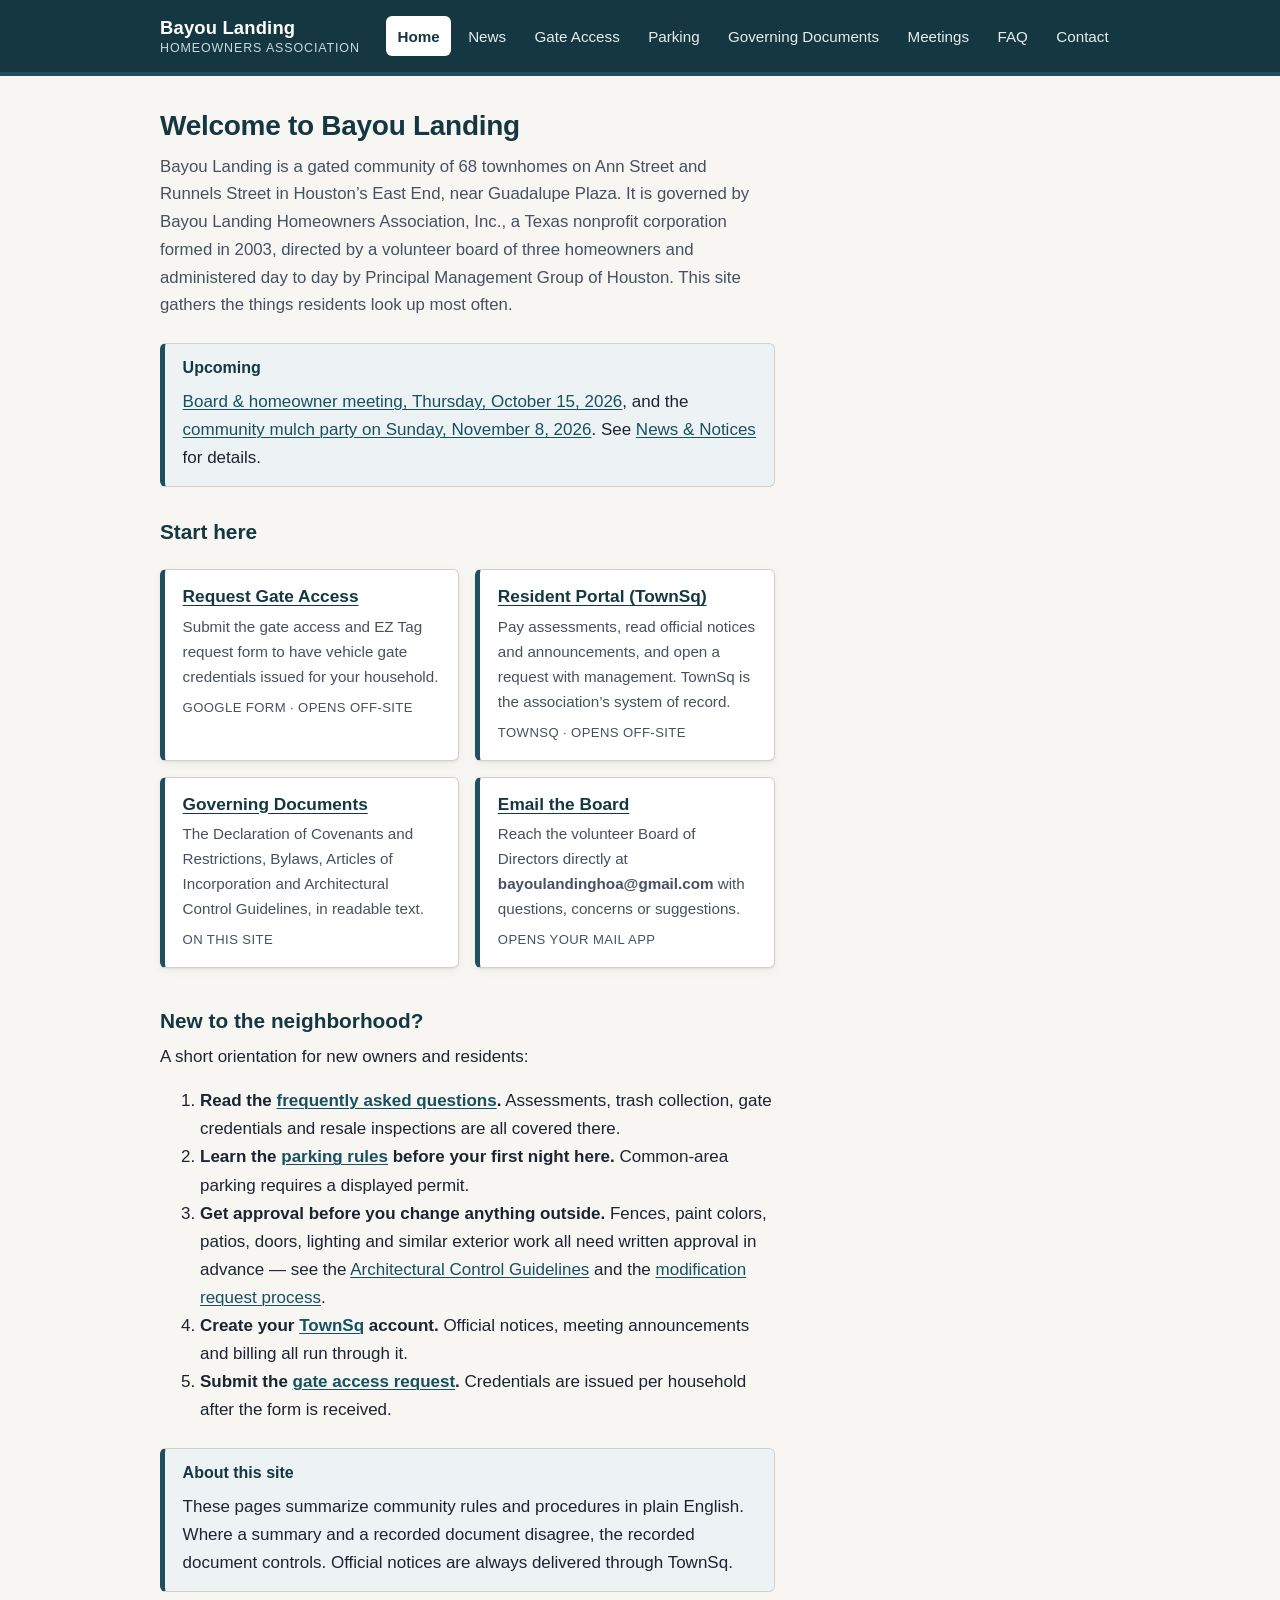
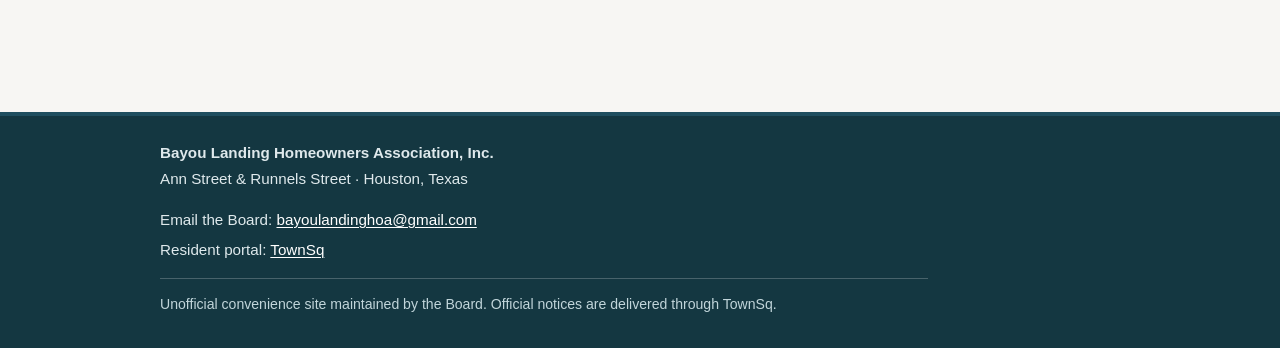
==== site/index.html @ 8ae70fbb "Initial commit: Bayou Landing HOA resident info site Co-Authored-By: Claude Sonnet 5.5 <noreply@anth" ====
<!DOCTYPE html>
<html lang="en">
<head>
<meta charset="UTF-8">
<meta name="viewport" content="width=device-width, initial-scale=1">
<title>Bayou Landing Homeowners Association &mdash; Houston, Texas</title>
<meta name="description" content="Resident information for Bayou Landing Homeowners Association, a townhome community on Ann and Runnels Streets in Houston: gate access, parking rules, governing documents, meetings and contacts.">
<link rel="stylesheet" href="assets/style.css">
<link rel="icon" href="/favicon.svg" type="image/svg+xml">
</head>
<body>

<a class="skip-link" href="#main">Skip to content</a>

<header class="site-header">
  <div class="site-header-inner">
    <a class="site-title" href="index.html">Bayou Landing <span>Homeowners Association</span></a>
    <nav class="site-nav" aria-label="Primary">
      <ul>
        <li><a href="index.html" aria-current="page">Home</a></li>
        <li><a href="notices.html">News</a></li>
        <li><a href="gate-access.html">Gate Access</a></li>
        <li><a href="parking.html">Parking</a></li>
        <li><a href="governing/index.html">Governing Documents</a></li>
        <li><a href="meetings.html">Meetings</a></li>
        <li><a href="faq.html">FAQ</a></li>
        <li><a href="contact.html">Contact</a></li>
      </ul>
    </nav>
  </div>
</header>

<main id="main">

  <h1>Welcome to Bayou Landing</h1>

  <p class="page-intro">Bayou Landing is a gated community of 68 townhomes on Ann Street and Runnels Street in Houston&rsquo;s East End, near Guadalupe Plaza. It is governed by Bayou Landing Homeowners Association, Inc., a Texas nonprofit corporation formed in 2003, directed by a volunteer board of three homeowners and administered day to day by Principal Management Group of Houston. This site gathers the things residents look up most often.</p>

  <aside class="callout">
    <h2>Upcoming</h2>
    <p><a href="notices.html">Board &amp; homeowner meeting, Thursday, October 15, 2026</a>, and the <a href="notices.html">community mulch party on Sunday, November 8, 2026</a>. See <a href="notices.html">News &amp; Notices</a> for details.</p>
  </aside>

  <h2>Start here</h2>

  <ul class="quick-links">
    <li>
      <a class="card" href="https://forms.gle/mfA6Kzm4Ay37BewM8">
        <h3>Request Gate Access</h3>
        <p>Submit the gate access and EZ Tag request form to have vehicle gate credentials issued for your household.</p>
        <span class="card-meta">Google Form &middot; opens off-site</span>
      </a>
    </li>
    <li>
      <a class="card" href="https://app.townsq.io/w/5a4e1e144054ca13879db846/homepage">
        <h3>Resident Portal (TownSq)</h3>
        <p>Pay assessments, read official notices and announcements, and open a request with management. TownSq is the association&rsquo;s system of record.</p>
        <span class="card-meta">TownSq &middot; opens off-site</span>
      </a>
    </li>
    <li>
      <a class="card" href="governing/index.html">
        <h3>Governing Documents</h3>
        <p>The Declaration of Covenants and Restrictions, Bylaws, Articles of Incorporation and Architectural Control Guidelines, in readable text.</p>
        <span class="card-meta">On this site</span>
      </a>
    </li>
    <li>
      <a class="card" href="mailto:bayoulandinghoa@gmail.com">
        <h3>Email the Board</h3>
        <p>Reach the volunteer Board of Directors directly at <strong>bayoulandinghoa@gmail.com</strong> with questions, concerns or suggestions.</p>
        <span class="card-meta">Opens your mail app</span>
      </a>
    </li>
  </ul>

  <section class="section">
    <h2>New to the neighborhood?</h2>
    <p>A short orientation for new owners and residents:</p>
    <ol>
      <li><strong>Read the <a href="faq.html">frequently asked questions</a>.</strong> Assessments, trash collection, gate credentials and resale inspections are all covered there.</li>
      <li><strong>Learn the <a href="parking.html">parking rules</a> before your first night here.</strong> Common-area parking requires a displayed permit.</li>
      <li><strong>Get approval before you change anything outside.</strong> Fences, paint colors, patios, doors, lighting and similar exterior work all need written approval in advance &mdash; see the <a href="governing/arc-guidelines.html">Architectural Control Guidelines</a> and the <a href="faq.html#modifications">modification request process</a>.</li>
      <li><strong>Create your <a href="https://app.townsq.io/w/5a4e1e144054ca13879db846/homepage">TownSq</a> account.</strong> Official notices, meeting announcements and billing all run through it.</li>
      <li><strong>Submit the <a href="gate-access.html">gate access request</a>.</strong> Credentials are issued per household after the form is received.</li>
    </ol>
  </section>

  <aside class="callout">
    <h2>About this site</h2>
    <p>These pages summarize community rules and procedures in plain English. Where a summary and a recorded document disagree, the recorded document controls. Official notices are always delivered through TownSq.</p>
  </aside>

</main>

<footer class="site-footer">
  <div class="site-footer-inner">
    <p><strong>Bayou Landing Homeowners Association, Inc.</strong><br>
    Ann Street &amp; Runnels Street &middot; Houston, Texas</p>
    <ul class="site-footer-links">
      <li>Email the Board: <a href="mailto:bayoulandinghoa@gmail.com">bayoulandinghoa@gmail.com</a></li>
      <li>Resident portal: <a href="https://app.townsq.io/w/5a4e1e144054ca13879db846/homepage">TownSq</a></li>
    </ul>
    <p class="site-footer-note">Unofficial convenience site maintained by the Board. Official notices are delivered through TownSq.</p>
  </div>
</footer>

</body>
</html>
---- site/assets/style.css ----
/* ==========================================================================
   Bayou Landing Homeowners Association, Inc.
   Single stylesheet for the whole site. No frameworks, no webfonts,
   no external requests. Mobile-first.
   ========================================================================== */

/* --------------------------------------------------------------------------
   1. Tokens
   -------------------------------------------------------------------------- */

:root {
  /* Calm, civic palette: deep slate-teal on warm paper. */
  --bg:            #f7f6f3;
  --surface:       #ffffff;
  --surface-alt:   #eeece6;
  --ink:           #1c2430;
  --ink-soft:      #46505f;
  --line:          #d5d1c8;
  --line-strong:   #b6b1a5;

  --brand:         #1f4e5f;
  --brand-dark:    #143741;
  --brand-tint:    #e6eef1;

  --link:          #17505f;
  --link-visited:  #4a3f6b;

  --warn-bg:       #fdf4e3;
  --warn-line:     #a86a09;
  --warn-ink:      #4d3103;

  --note-bg:       #edf3f5;
  --note-line:     #1f4e5f;

  --focus:         #a34a00;

  --radius:        6px;
  --measure:       65ch;
  --shadow:        0 1px 2px rgba(28, 36, 48, .07), 0 3px 10px rgba(28, 36, 48, .05);

  --font: -apple-system, BlinkMacSystemFont, "Segoe UI", Roboto, "Helvetica Neue",
          Arial, "Noto Sans", sans-serif, "Apple Color Emoji", "Segoe UI Emoji";
}

/* --------------------------------------------------------------------------
   2. Reset / base
   -------------------------------------------------------------------------- */

*, *::before, *::after { box-sizing: border-box; }

html {
  font-size: 100%;
  -webkit-text-size-adjust: 100%;
  scroll-behavior: smooth;
  scroll-padding-top: 1.5rem;
}

@media (prefers-reduced-motion: reduce) {
  html { scroll-behavior: auto; }
}

body {
  margin: 0;
  background: var(--bg);
  color: var(--ink);
  font-family: var(--font);
  font-size: 1.0625rem;
  line-height: 1.65;
  text-rendering: optimizeLegibility;
}

img, svg { max-width: 100%; height: auto; }

h1, h2, h3, h4 {
  line-height: 1.25;
  color: var(--brand-dark);
  font-weight: 700;
  margin: 2rem 0 .6rem;
  text-wrap: balance;
}

h1 { font-size: 1.75rem; margin-top: .5rem; letter-spacing: -.01em; }
h2 { font-size: 1.3rem; }
h3 { font-size: 1.1rem; }
h4 { font-size: 1rem; }

p, ul, ol, table, dl { margin: 0 0 1rem; }

a { color: var(--link); text-decoration-thickness: 1px; text-underline-offset: 2px; }
a:visited { color: var(--link-visited); }
a:hover { color: var(--brand-dark); }

/* Focus: always clearly visible, never removed. */
:focus-visible {
  outline: 3px solid var(--focus);
  outline-offset: 2px;
  border-radius: 3px;
}
/* Fallback for engines without :focus-visible */
:focus { outline: 3px solid var(--focus); outline-offset: 2px; }
:focus:not(:focus-visible) { outline: none; }

hr { border: 0; border-top: 1px solid var(--line); margin: 2rem 0; }

table { border-collapse: collapse; width: 100%; font-size: .95em; }
th, td { border: 1px solid var(--line); padding: .45rem .6rem; text-align: left; vertical-align: top; }
th { background: var(--surface-alt); }

code, kbd { font-family: ui-monospace, SFMono-Regular, Menlo, Consolas, monospace; font-size: .92em; }

/* --------------------------------------------------------------------------
   3. Skip link
   -------------------------------------------------------------------------- */

.skip-link {
  position: absolute;
  left: -9999px;
  top: 0;
  z-index: 100;
  background: var(--surface);
  color: var(--brand-dark);
  padding: .7rem 1.1rem;
  font-weight: 700;
  border: 2px solid var(--brand-dark);
  border-radius: 0 0 var(--radius) 0;
}

.skip-link:focus {
  left: 0;
  outline: 3px solid var(--focus);
  outline-offset: 2px;
}

/* --------------------------------------------------------------------------
   4. Site header & primary nav
   -------------------------------------------------------------------------- */

.site-header {
  background: var(--brand-dark);
  color: #ffffff;
  border-bottom: 4px solid var(--brand);
}

.site-header-inner {
  max-width: 62rem;
  margin: 0 auto;
  padding: .9rem 1rem 1rem;
}

.site-title {
  display: inline-block;
  color: #ffffff;
  text-decoration: none;
  font-size: 1.15rem;
  font-weight: 700;
  line-height: 1.3;
  letter-spacing: .01em;
}

.site-title span {
  display: block;
  font-size: .78rem;
  font-weight: 400;
  letter-spacing: .07em;
  text-transform: uppercase;
  color: #c5dbe2;
}

.site-title:visited { color: #ffffff; }
.site-title:hover { color: #ffffff; text-decoration: underline; }

.site-nav { margin-top: .8rem; }

.site-nav ul {
  list-style: none;
  margin: 0;
  padding: 0;
  display: flex;
  flex-wrap: wrap;
  gap: .3rem .35rem;
}

.site-nav a {
  display: block;
  padding: .4rem .65rem;
  border-radius: var(--radius);
  color: #e3eef1;
  text-decoration: none;
  font-size: .95rem;
  border: 1px solid transparent;
}

.site-nav a:visited { color: #e3eef1; }

.site-nav a:hover {
  background: rgba(255, 255, 255, .12);
  color: #ffffff;
  text-decoration: underline;
}

.site-nav a[aria-current] {
  background: var(--surface);
  color: var(--brand-dark);
  font-weight: 700;
}

.site-nav a[aria-current]:visited { color: var(--brand-dark); }

/* Light focus ring against the dark header bar. */
.site-header :focus-visible,
.site-footer :focus-visible {
  outline: 3px solid #ffcf6b;
  outline-offset: 2px;
}

@media (min-width: 46em) {
  .site-header-inner {
    display: flex;
    align-items: center;
    justify-content: space-between;
    gap: 1.5rem;
    padding: 1rem;
  }
  .site-nav { margin-top: 0; }
  .site-nav ul { justify-content: flex-end; }
}

/* --------------------------------------------------------------------------
   5. Page shell
   -------------------------------------------------------------------------- */

main {
  display: block;
  max-width: 62rem;
  margin: 0 auto;
  padding: 1.5rem 1rem 3rem;
}

.page-intro {
  max-width: var(--measure);
  color: var(--ink-soft);
  font-size: 1.05rem;
}

.breadcrumb {
  font-size: .9rem;
  color: var(--ink-soft);
  margin-bottom: .25rem;
}

main > p,
main > ul,
main > ol,
main > h2,
main > h3,
section > p,
section > ul,
section > ol { max-width: var(--measure); }

.section { margin: 2.5rem 0 0; }

.updated {
  font-size: .85rem;
  color: var(--ink-soft);
  font-style: italic;
}

/* --------------------------------------------------------------------------
   6. Quick links / cards
   -------------------------------------------------------------------------- */

.quick-links {
  list-style: none;
  margin: 1.5rem 0 2rem;
  padding: 0;
  display: grid;
  gap: 1rem;
  grid-template-columns: 1fr;
}

@media (min-width: 34em) {
  .quick-links { grid-template-columns: repeat(2, minmax(0, 1fr)); }
}

.card {
  display: block;
  background: var(--surface);
  border: 1px solid var(--line);
  border-left: 5px solid var(--brand);
  border-radius: var(--radius);
  padding: 1rem 1.1rem;
  box-shadow: var(--shadow);
  text-decoration: none;
  color: var(--ink);
  height: 100%;
}

a.card:visited { color: var(--ink); }

a.card:hover,
a.card:focus-visible {
  background: var(--brand-tint);
  border-left-color: var(--brand-dark);
}

.card h2,
.card h3 {
  margin: 0 0 .35rem;
  font-size: 1.08rem;
  color: var(--brand-dark);
  text-decoration: underline;
  text-underline-offset: 3px;
}

.card p {
  margin: 0;
  font-size: .95rem;
  color: var(--ink-soft);
  max-width: none;
}

.card .card-meta {
  display: block;
  margin-top: .5rem;
  font-size: .82rem;
  color: var(--ink-soft);
  letter-spacing: .03em;
  text-transform: uppercase;
}

/* Standalone call-to-action button */
.btn {
  display: inline-block;
  background: var(--brand);
  color: #ffffff;
  border: 2px solid var(--brand-dark);
  border-radius: var(--radius);
  padding: .75rem 1.4rem;
  font-size: 1.05rem;
  font-weight: 700;
  text-decoration: none;
  box-shadow: var(--shadow);
}

.btn:visited { color: #ffffff; }
.btn:hover { background: var(--brand-dark); color: #ffffff; text-decoration: underline; }

/* --------------------------------------------------------------------------
   7. Callouts
   -------------------------------------------------------------------------- */

.callout {
  background: var(--note-bg);
  border: 1px solid var(--line);
  border-left: 5px solid var(--note-line);
  border-radius: var(--radius);
  padding: .9rem 1.1rem;
  margin: 1.5rem 0;
  max-width: var(--measure);
}

.callout > :first-child { margin-top: 0; }
.callout > :last-child { margin-bottom: 0; }

.callout h2,
.callout h3,
.callout h4 { margin-top: 0; font-size: 1rem; }

.callout p { max-width: none; }

.callout-warning {
  background: var(--warn-bg);
  border-left-color: var(--warn-line);
  color: var(--warn-ink);
}

.callout-warning a { color: #7a2f00; }
.callout-warning a:visited { color: #7a2f00; }

.callout-warning .callout-label {
  display: block;
  font-weight: 700;
  text-transform: uppercase;
  letter-spacing: .06em;
  font-size: .78rem;
  margin-bottom: .3rem;
}

/* --------------------------------------------------------------------------
   8. FAQ
   -------------------------------------------------------------------------- */

.faq-item {
  background: var(--surface);
  border: 1px solid var(--line);
  border-radius: var(--radius);
  padding: 1rem 1.1rem;
  margin: 0 0 1rem;
  max-width: var(--measure);
}

.faq-item h2,
.faq-item h3 {
  margin: 0 0 .5rem;
  font-size: 1.08rem;
}

.faq-item > :last-child { margin-bottom: 0; }
.faq-item p, .faq-item ul, .faq-item ol { max-width: none; }

/* --------------------------------------------------------------------------
   9. Contact / definition-style lists
   -------------------------------------------------------------------------- */

.contact-block {
  background: var(--surface);
  border: 1px solid var(--line);
  border-radius: var(--radius);
  padding: 1rem 1.1rem;
  margin: 0 0 1.25rem;
  max-width: var(--measure);
}

.contact-block > :first-child { margin-top: 0; }
.contact-block > :last-child { margin-bottom: 0; }
.contact-block p { max-width: none; }

.escalation {
  list-style: none;
  margin: 0;
  padding: 0;
  max-width: var(--measure);
  counter-reset: step;
}

.escalation li {
  position: relative;
  padding: .65rem 0 .65rem 2.4rem;
  border-bottom: 1px solid var(--line);
}

.escalation li:last-child { border-bottom: 0; }

.escalation li::before {
  counter-increment: step;
  content: counter(step);
  position: absolute;
  left: 0;
  top: .7rem;
  width: 1.7rem;
  height: 1.7rem;
  line-height: 1.7rem;
  text-align: center;
  border-radius: 50%;
  background: var(--brand);
  color: #ffffff;
  font-size: .85rem;
  font-weight: 700;
}

/* --------------------------------------------------------------------------
   10. Site footer
   -------------------------------------------------------------------------- */

.site-footer {
  background: var(--brand-dark);
  color: #dfe9ec;
  border-top: 4px solid var(--brand);
  margin-top: 3rem;
  font-size: .95rem;
}

.site-footer-inner {
  max-width: 62rem;
  margin: 0 auto;
  padding: 1.5rem 1rem 2rem;
}

.site-footer a { color: #ffffff; }
.site-footer a:visited { color: #ffffff; }

.site-footer p { max-width: 48rem; }

.site-footer-links {
  list-style: none;
  margin: 0 0 1rem;
  padding: 0;
}

.site-footer-links li { margin-bottom: .3rem; }

.site-footer-note {
  border-top: 1px solid rgba(255, 255, 255, .22);
  padding-top: .9rem;
  margin-bottom: 0;
  color: #c1d5da;
  font-size: .88rem;
}

/* --------------------------------------------------------------------------
   11. Governing-document pages
   -------------------------------------------------------------------------- */

body.doc-page { background: var(--bg); }

.doc-body {
  max-width: 62rem;
  margin: 0 auto;
  padding: 1.5rem 1rem 3rem;
}

.doc-titleblock { max-width: var(--measure); }
.doc-titleblock h1 { margin-bottom: .3rem; }
.doc-titleblock p { color: var(--ink-soft); }

.doc-body > h1 { max-width: var(--measure); }

.doc-body > p,
.doc-body > article > p { max-width: var(--measure); }

.doc-disclaimer {
  background: var(--surface-alt);
  border: 1px solid var(--line-strong);
  border-left: 5px solid var(--brand);
  border-radius: var(--radius);
  padding: .8rem 1rem;
  font-size: .95rem;
  color: var(--ink);
  max-width: var(--measure);
}

/* In-document search box */
.doc-body input[type="search"] {
  width: 100%;
  max-width: 26rem;
  font: inherit;
  font-size: 1rem;
  padding: .55rem .7rem;
  border: 1px solid var(--line-strong);
  border-radius: var(--radius);
  background: var(--surface);
  color: var(--ink);
}

/* --- Table of contents --- */

.doc-toc {
  background: var(--surface);
  border: 1px solid var(--line);
  border-radius: var(--radius);
  padding: .9rem 1rem;
  margin: 1.5rem 0 2rem;
  box-shadow: var(--shadow);
  font-size: .95rem;
}

.doc-toc h2 {
  margin: 0 0 .5rem;
  font-size: 1rem;
  text-transform: uppercase;
  letter-spacing: .07em;
  color: var(--ink-soft);
}

.doc-toc ul {
  list-style: none;
  margin: 0 0 .5rem;
  padding: 0;
}

.doc-toc ul ul {
  margin: .25rem 0 .25rem .9rem;
  padding-left: .6rem;
  border-left: 2px solid var(--line);
}

.doc-toc li { margin: 0 0 .3rem; }

.doc-toc a {
  display: block;
  padding: .15rem 0;
  text-decoration: none;
  border-bottom: 1px solid transparent;
}

.doc-toc a:hover { text-decoration: underline; }

.doc-toc p {
  font-size: .88rem;
  color: var(--ink-soft);
  margin: .6rem 0 0;
}

/* Mobile: the ToC collapses to a short scrolling panel, followed by a jump
   link, so a sixty-entry contents list never buries the document itself. */
.doc-toc {
  max-height: 17rem;
  overflow-y: auto;
  overscroll-behavior: contain;
}

.doc-toc h2 {
  position: sticky;
  top: 0;
  background: var(--surface);
  padding-bottom: .4rem;
  margin-bottom: .2rem;
  z-index: 1;
}

.toc-jump {
  display: inline-block;
  margin: -1.25rem 0 2rem;
  font-weight: 700;
  font-size: .92rem;
}

/* --- Document body --- */

.doc-article {
  max-width: var(--measure);
  margin: 0 0 2.5rem;
}

.doc-article-title {
  font-size: 1.25rem;
  margin: 2.25rem 0 .5rem;
  padding-bottom: .35rem;
  border-bottom: 2px solid var(--line-strong);
}

.doc-section { margin: 0 0 1.25rem; }

.doc-section > h3 { font-size: 1.08rem; }
.doc-section > h4 { font-size: 1rem; color: var(--ink); }

.doc-section p,
.doc-section li { max-width: var(--measure); }

.doc-article ol,
.doc-article ul { padding-left: 1.5rem; }

.doc-article li { margin-bottom: .6rem; }

.doc-unclear {
  background: #fbeecb;
  border-bottom: 1px dotted var(--warn-line);
  padding: 0 .1em;
  color: var(--warn-ink);
}

.doc-backlinks {
  font-size: .95rem;
  margin: 2rem 0 0;
  padding-top: 1rem;
  border-top: 1px solid var(--line);
}

/* Desktop: sticky sidebar contents, full-height document column. */
@media (min-width: 62em) {
  .doc-body {
    display: grid;
    grid-template-columns: minmax(0, 1fr) 17.5rem;
    column-gap: 2.5rem;
    align-items: start;
  }

  .doc-body > * { grid-column: 1; min-width: 0; }

  .doc-toc {
    grid-column: 2;
    grid-row: 1 / span 200;
    position: sticky;
    top: 1rem;
    margin-top: 1.5rem;
    max-height: calc(100vh - 2rem);
    overflow-y: auto;
    overscroll-behavior: contain;
  }

  .toc-jump { display: none; }
}

/* --------------------------------------------------------------------------
   12. Print — residents printing the Bylaws etc.
   -------------------------------------------------------------------------- */

@media print {
  :root {
    --bg: #ffffff;
    --surface: #ffffff;
    --surface-alt: #ffffff;
    --ink: #000000;
    --ink-soft: #000000;
    --brand-dark: #000000;
    --brand: #000000;
  }

  html { scroll-behavior: auto; }

  body {
    background: #ffffff;
    color: #000000;
    font-size: 11pt;
    line-height: 1.45;
  }

  .skip-link,
  .site-header,
  .site-footer,
  .site-nav,
  .doc-toc,
  .breadcrumb,
  .doc-backlinks,
  .toc-jump,
  input[type="search"],
  label[for="doc-filter"] { display: none !important; }

  main,
  .doc-body {
    display: block;
    max-width: none;
    margin: 0;
    padding: 0;
  }

  .doc-article,
  .doc-body > p,
  .doc-section p,
  .doc-section li,
  .card p,
  main > p,
  section > p { max-width: none; }

  a { color: #000000; text-decoration: underline; }

  /* Print the destination of real links, but not of in-page anchors. */
  a[href^="http"]::after { content: " (" attr(href) ")"; font-size: 9pt; word-break: break-all; }
  a[href^="mailto:"]::after { content: " (" attr(href) ")"; font-size: 9pt; }

  h1, h2, h3, h4 { page-break-after: avoid; break-after: avoid; color: #000000; }

  .doc-section,
  .faq-item,
  .callout,
  .card,
  .contact-block,
  table, tr, li, p { page-break-inside: avoid; break-inside: avoid; }

  .doc-disclaimer,
  .callout,
  .faq-item,
  .card,
  .contact-block {
    border: 1px solid #000000;
    box-shadow: none;
    background: #ffffff;
  }

  .quick-links { display: block; }

  .btn {
    border: 1px solid #000000;
    background: #ffffff;
    color: #000000;
    box-shadow: none;
    padding: .3rem .5rem;
    font-weight: 700;
  }

  .escalation li::before { background: #ffffff; color: #000000; border: 1px solid #000000; }

  @page { margin: 18mm 16mm; }
}

/* --------------------------------------------------------------------------
   13. Figures (e.g. the posted towing signs photo on parking.html)
   -------------------------------------------------------------------------- */

figure {
  margin: 1.5rem 0;
  max-width: var(--measure);
}

figure img {
  display: block;
  border: 1px solid var(--line);
  border-radius: var(--radius);
  box-shadow: var(--shadow);
}

figcaption {
  margin-top: .5rem;
  font-size: .88rem;
  color: var(--ink-soft);
}
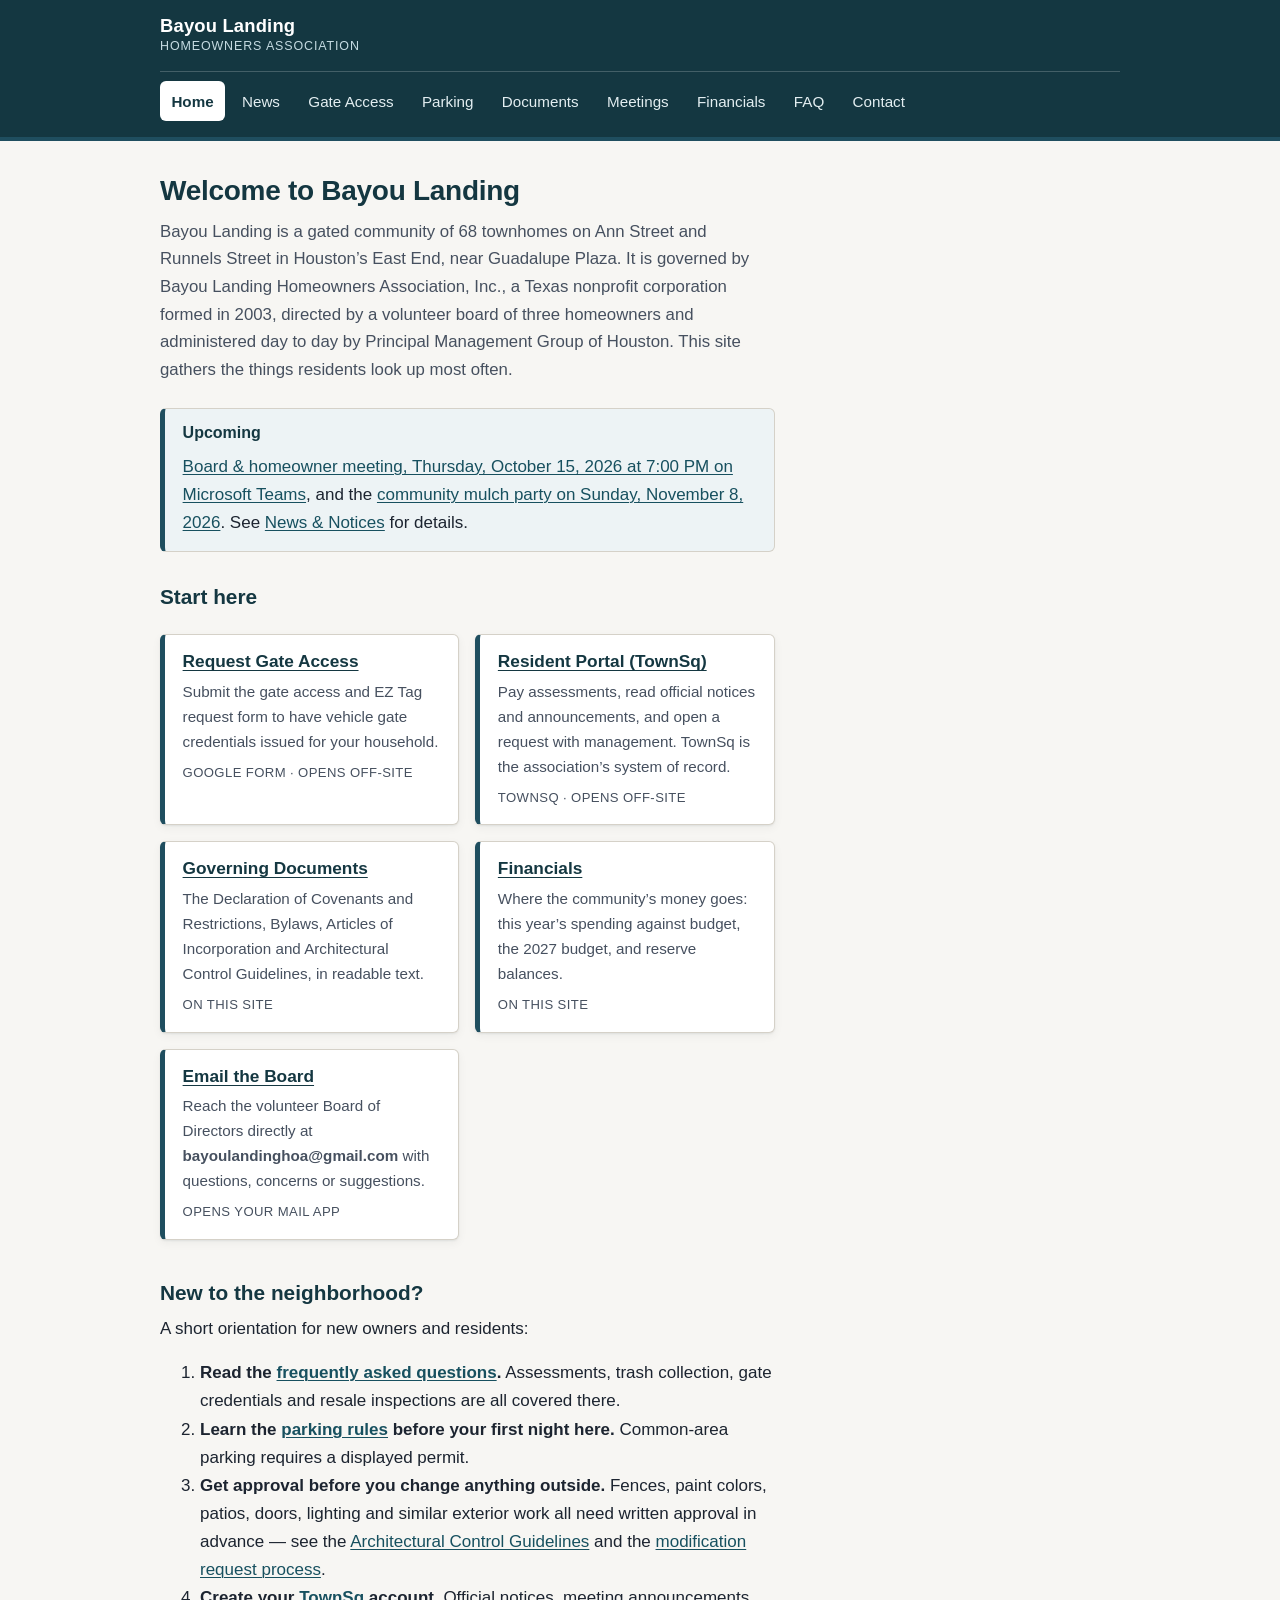
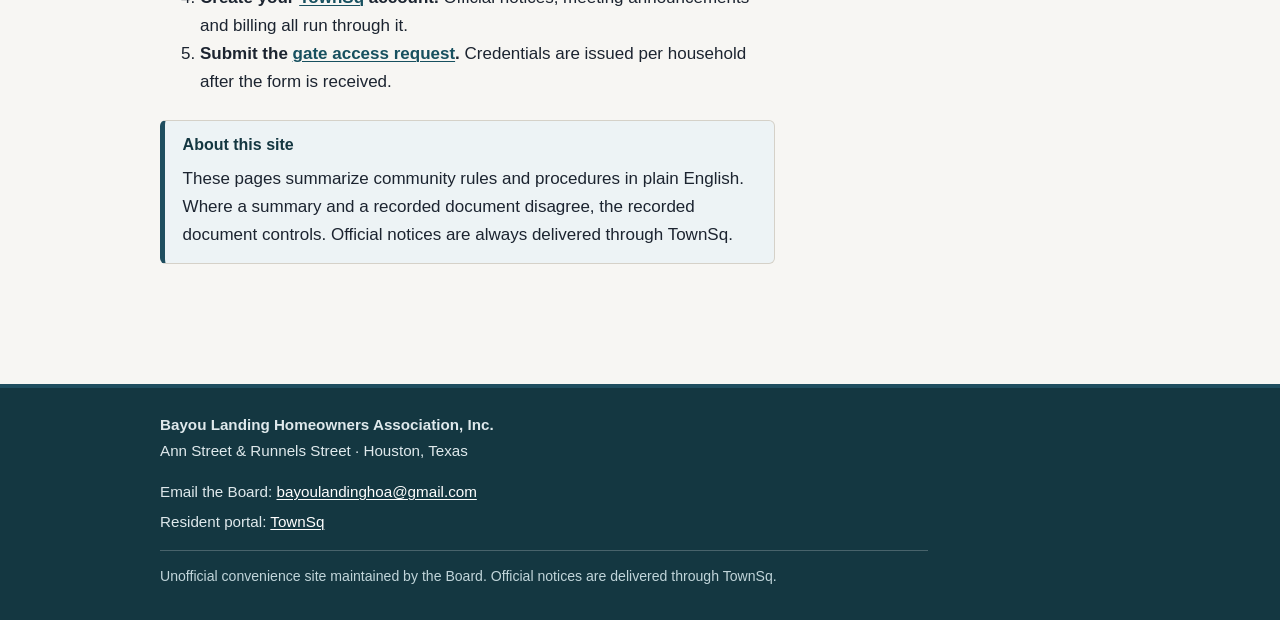
==== commit 260583c9: "Add Financials page, single-row nav, Oct 15 meeting details New financials.html with category-level " ====
--- a/site/index.html
+++ b/site/index.html
@@ -21,8 +21,9 @@
         <li><a href="notices.html">News</a></li>
         <li><a href="gate-access.html">Gate Access</a></li>
         <li><a href="parking.html">Parking</a></li>
-        <li><a href="governing/index.html">Governing Documents</a></li>
+        <li><a href="governing/index.html">Documents</a></li>
         <li><a href="meetings.html">Meetings</a></li>
+        <li><a href="financials.html">Financials</a></li>
         <li><a href="faq.html">FAQ</a></li>
         <li><a href="contact.html">Contact</a></li>
       </ul>
@@ -38,7 +39,7 @@
 
   <aside class="callout">
     <h2>Upcoming</h2>
-    <p><a href="notices.html">Board &amp; homeowner meeting, Thursday, October 15, 2026</a>, and the <a href="notices.html">community mulch party on Sunday, November 8, 2026</a>. See <a href="notices.html">News &amp; Notices</a> for details.</p>
+    <p><a href="notices.html">Board &amp; homeowner meeting, Thursday, October 15, 2026 at 7:00 PM on Microsoft Teams</a>, and the <a href="notices.html">community mulch party on Sunday, November 8, 2026</a>. See <a href="notices.html">News &amp; Notices</a> for details.</p>
   </aside>
 
   <h2>Start here</h2>
@@ -62,6 +63,13 @@
       <a class="card" href="governing/index.html">
         <h3>Governing Documents</h3>
         <p>The Declaration of Covenants and Restrictions, Bylaws, Articles of Incorporation and Architectural Control Guidelines, in readable text.</p>
+        <span class="card-meta">On this site</span>
+      </a>
+    </li>
+    <li>
+      <a class="card" href="financials.html">
+        <h3>Financials</h3>
+        <p>Where the community&rsquo;s money goes: this year&rsquo;s spending against budget, the 2027 budget, and reserve balances.</p>
         <span class="card-meta">On this site</span>
       </a>
     </li>
--- a/site/assets/style.css
+++ b/site/assets/style.css
@@ -169,8 +169,6 @@
 .site-title:visited { color: #ffffff; }
 .site-title:hover { color: #ffffff; text-decoration: underline; }
 
-.site-nav { margin-top: .8rem; }
-
 .site-nav ul {
   list-style: none;
   margin: 0;
@@ -213,16 +211,27 @@
   outline-offset: 2px;
 }
 
-@media (min-width: 46em) {
-  .site-header-inner {
-    display: flex;
-    align-items: center;
-    justify-content: space-between;
-    gap: 1.5rem;
-    padding: 1rem;
+/* Nav sits on its own full-width row beneath the title at every width. */
+.site-nav {
+  margin-top: .7rem;
+  padding-top: .6rem;
+  border-top: 1px solid rgba(255, 255, 255, .2);
+}
+
+@media (max-width: 47.99em) {
+  /* Nine links in an even 3 x 3 grid: no orphan on the last row. */
+  .site-nav ul {
+    display: grid;
+    grid-template-columns: repeat(3, minmax(0, 1fr));
+    gap: .25rem;
   }
-  .site-nav { margin-top: 0; }
-  .site-nav ul { justify-content: flex-end; }
+  .site-nav a { padding: .4rem .5rem; font-size: .9rem; text-align: center; }
+}
+
+/* Mid widths: tighten so all nine links stay on one line. */
+@media (min-width: 48em) and (max-width: 52em) {
+  .site-nav ul { gap: .3rem .1rem; }
+  .site-nav a { padding: .4rem .45rem; font-size: .9rem; }
 }
 
 /* --------------------------------------------------------------------------
@@ -794,3 +803,148 @@
   font-size: .88rem;
   color: var(--ink-soft);
 }
+
+/* --------------------------------------------------------------------------
+   14. Financials page: stat tiles, bar list, tables
+   -------------------------------------------------------------------------- */
+
+.stat-grid {
+  list-style: none;
+  margin: 1rem 0 0;
+  padding: 0;
+  display: grid;
+  gap: 1rem;
+  grid-template-columns: 1fr;
+  max-width: none;
+}
+
+@media (min-width: 34em) {
+  .stat-grid { grid-template-columns: repeat(2, minmax(0, 1fr)); }
+}
+
+@media (min-width: 62em) {
+  .stat-grid { grid-template-columns: repeat(4, minmax(0, 1fr)); }
+}
+
+.stat {
+  background: var(--surface);
+  border: 1px solid var(--line);
+  border-top: 5px solid var(--brand);
+  border-radius: var(--radius);
+  padding: 1rem 1.1rem;
+  box-shadow: var(--shadow);
+}
+
+.stat-number {
+  display: block;
+  font-size: 1.9rem;
+  font-weight: 700;
+  line-height: 1.15;
+  color: var(--brand-dark);
+  overflow-wrap: anywhere;
+}
+
+.stat-label {
+  display: block;
+  margin-top: .15rem;
+  font-weight: 700;
+  color: var(--ink);
+}
+
+.stat-note {
+  display: block;
+  margin-top: .4rem;
+  font-size: .92rem;
+  color: var(--ink-soft);
+  line-height: 1.45;
+}
+
+/* Horizontal bar list: the text carries the values; the bar is decoration. */
+.bar-list {
+  list-style: none;
+  margin: 1rem 0 .5rem;
+  padding: 0;
+  max-width: 44rem;
+}
+
+.bar-row {
+  display: grid;
+  grid-template-columns: 1fr auto;
+  gap: .2rem .75rem;
+  align-items: baseline;
+  padding: .5rem 0;
+  border-bottom: 1px solid var(--line);
+}
+
+.bar-label { grid-column: 1; }
+
+.bar-value {
+  grid-column: 2;
+  grid-row: 1;
+  font-weight: 700;
+  white-space: nowrap;
+  color: var(--brand-dark);
+}
+
+.bar-track {
+  grid-column: 1 / -1;
+  grid-row: 2;
+  display: block;
+  height: .8rem;
+  background: var(--surface-alt);
+  border: 1px solid var(--line);
+  border-radius: 999px;
+  overflow: hidden;
+}
+
+.bar-fill {
+  display: block;
+  height: 100%;
+  min-width: 3px;
+  background: var(--brand);
+}
+
+.chart-note {
+  font-size: .88rem;
+  color: var(--ink-soft);
+}
+
+/* Tables: scroll sideways inside their own box on narrow screens. */
+.table-scroll {
+  overflow-x: auto;
+  margin: 0 0 1rem;
+  -webkit-overflow-scrolling: touch;
+}
+
+.fin-table caption {
+  text-align: left;
+  font-weight: 700;
+  color: var(--brand-dark);
+  padding: 0 0 .4rem;
+}
+
+.fin-table { background: var(--surface); }
+@media (max-width: 33.99em) {
+  .fin-table { font-size: .85rem; }
+  .fin-table th, .fin-table td { padding: .4rem .35rem; }
+}
+.fin-table th[scope="row"] { background: transparent; font-weight: 400; }
+.fin-table td { overflow-wrap: normal; }
+.fin-table td, .fin-table th[scope="col"] { min-width: 0; }
+.fin-table td:not(:last-child) { white-space: nowrap; }
+.fin-table .total-row th,
+.fin-table .total-row td { font-weight: 700; background: var(--surface-alt); }
+
+.table-sub {
+  color: var(--ink-soft);
+  margin-bottom: .6rem;
+}
+
+.visually-hidden {
+  position: absolute;
+  width: 1px;
+  height: 1px;
+  overflow: hidden;
+  clip: rect(0 0 0 0);
+  white-space: nowrap;
+}
